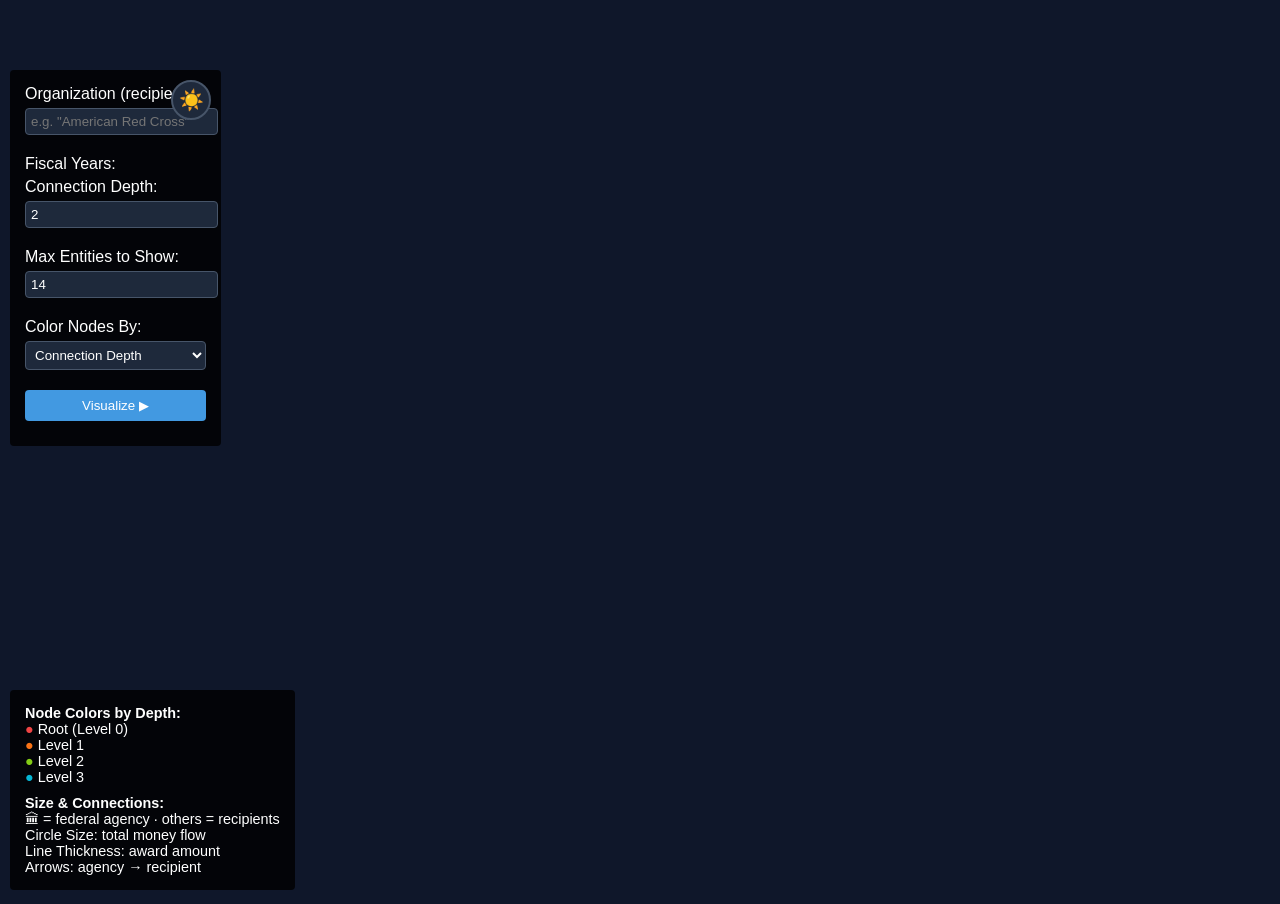
==== live.html @ 14645525 "Add live USAspending.gov data path alongside the static viz The visualization engine (network.js) is" ====
<!DOCTYPE html>
<html lang="en">

<head>
    <meta charset="UTF-8">
    <meta name="viewport" content="width=device-width, initial-scale=1.0">
    <title>Federal Money Flow — Live</title>
    <link rel="icon" href="favicon.svg" type="image/svg+xml">
    <link rel="stylesheet" href="styles.css">
</head>

<body>
    <div id="loadingOverlay" class="loading-overlay">
        <div class="loading-content">
            <div class="spinner"></div>
            <div class="loading-text">Loading…</div>
        </div>
    </div>

    <div id="controls">
        <button id="themeToggle" class="theme-toggle" title="Toggle dark/light mode">
            <span class="theme-icon"></span>
        </button>
        <div class="control-group">
            <label>Organization (recipient):</label>
            <input type="text" id="orgFilter" placeholder='e.g. "American Red Cross"' aria-label="Organization">
            <select id="matchingOrgs" size="4"></select>
        </div>
        <div id="yearFilterContainer">
            <label>Fiscal Years:</label>
            <div id="yearCheckboxes"></div>
        </div>
        <div class="control-group">
            <label>Connection Depth:</label>
            <input type="number" id="depth" value="2" min="1" max="4">
        </div>
        <div class="control-group">
            <label>Max Entities to Show:</label>
            <input type="number" id="maxOrgs" value="14">
        </div>
        <div class="control-group">
            <label>Color Nodes By:</label>
            <select id="colorScheme">
                <option value="depth">Connection Depth</option>
                <option value="revenue">Flow Volume</option>
                <option value="govtFunding">Federal Share</option>
                <option value="grantAmount">Total Awarded</option>
            </select>
        </div>
        <div class="control-group">
            <button id="goBtn" class="preset-btn" style="width:100%;padding:8px;">Visualize ▶</button>
        </div>
        <div id="stats"></div>
    </div>

    <div id="tooltip" class="tooltip"></div>

    <div class="legend">
        <div class="legend-section">
            <strong>Node Colors by Depth:</strong><br>
            <span style="color: #ef4444">●</span> Root (Level 0)<br>
            <span style="color: #f97316">●</span> Level 1<br>
            <span style="color: #84cc16">●</span> Level 2<br>
            <span style="color: #06b6d4">●</span> Level 3<br>
        </div>
        <div>
            <strong>Size &amp; Connections:</strong><br>
            🏛 = federal agency · others = recipients<br>
            Circle Size: total money flow<br>
            Line Thickness: award amount<br>
            Arrows: agency → recipient
        </div>
    </div>

    <svg id="network"></svg>

    <script src="https://d3js.org/d3.v7.min.js"></script>
    <script type="module" src="./live-main.js"></script>
</body>

</html>
---- styles.css ----
/* styles.css */
:root {
    --bg-primary: #0f172a;
    --bg-secondary: rgba(0, 0, 0, 0.8);
    --bg-input: #1e293b;
    --text-primary: white;
    --text-secondary: #94a3b8;
    --border-color: #475569;
    --button-bg: #4299e1;
    --button-hover: #3182ce;
}

body.light-mode {
    --bg-primary: #f8fafc;
    --bg-secondary: rgba(255, 255, 255, 0.95);
    --bg-input: #ffffff;
    --text-primary: #0f172a;
    --text-secondary: #64748b;
    --border-color: #cbd5e1;
    --button-bg: #3b82f6;
    --button-hover: #2563eb;
}

body {
    margin: 0;
    background: var(--bg-primary);
    color: var(--text-primary);
    font-family: sans-serif;
    transition: background-color 0.3s ease, color 0.3s ease;
}

#controls {
    position: fixed;
    top: 70px;
    left: 10px;
    background: var(--bg-secondary);
    padding: 15px;
    border-radius: 4px;
    z-index: 1000;
    max-width: 300px;
    transition: background-color 0.3s ease;
}

.control-group {
    margin-bottom: 10px;
}

label {
    display: block;
    margin-bottom: 5px;
}

input[type="number"],
input[type="text"] {
    width: 100%;
    padding: 5px;
    margin-bottom: 10px;
    background: var(--bg-input);
    color: var(--text-primary);
    border: 1px solid var(--border-color);
    border-radius: 4px;
    transition: background-color 0.3s ease, color 0.3s ease;
}

select {
    width: 100%;
    padding: 5px;
    margin-bottom: 10px;
    background: var(--bg-input);
    color: var(--text-primary);
    border: 1px solid var(--border-color);
    border-radius: 4px;
    transition: background-color 0.3s ease, color 0.3s ease;
}

button {
    background: var(--button-bg);
    color: white;
    border: none;
    padding: 5px 10px;
    border-radius: 4px;
    cursor: pointer;
    width: 100%;
    transition: background-color 0.2s ease;
}

button:hover {
    background: var(--button-hover);
}

#stats {
    margin-top: 10px;
    font-size: 0.9em;
}

.legend {
    position: fixed;
    bottom: 10px;
    left: 10px;
    background: var(--bg-secondary);
    padding: 15px;
    border-radius: 4px;
    font-size: 0.9em;
    transition: background-color 0.3s ease;
}

.theme-toggle {
    position: absolute;
    top: 10px;
    right: 10px;
    width: 40px;
    height: 40px;
    border-radius: 50%;
    background: var(--bg-input);
    border: 2px solid var(--border-color);
    cursor: pointer;
    display: flex;
    align-items: center;
    justify-content: center;
    font-size: 20px;
    transition: all 0.3s ease;
    padding: 0;
}

.theme-toggle:hover {
    transform: rotate(20deg);
    background: var(--border-color);
}

.theme-icon {
    transition: transform 0.3s ease;
}

body.light-mode .theme-icon::before {
    content: '🌙';
}

body:not(.light-mode) .theme-icon::before {
    content: '☀️';
}

.theme-toggle .theme-icon {
    font-style: normal;
}

input:invalid {
    border-color: #ef4444;
    animation: shake 0.5s;
}

.tooltip {
    position: absolute;
    padding: 8px;
    background: rgba(0, 0, 0, 0.8);
    color: white;
    border-radius: 4px;
    pointer-events: none;
    opacity: 0;
    transition: opacity 0.2s;
    z-index: 1000;
    font-size: 12px;
    max-width: 300px;
}

.tooltip.visible {
    opacity: 1;
}

@keyframes shake {
    0%,
    100% {
        transform: translateX(0);
    }
    25% {
        transform: translateX(-5px);
    }
    75% {
        transform: translateX(5px);
    }
}

.slider-container {
    position: relative;
    padding: 10px 0;
}

.grant-slider {
    width: 100%;
    background: #1e293b;
    -webkit-appearance: none;
    height: 8px;
    border-radius: 4px;
    outline: none;
}

.grant-slider::-webkit-slider-thumb {
    -webkit-appearance: none;
    appearance: none;
    width: 16px;
    height: 16px;
    border-radius: 50%;
    background: #4299e1;
    cursor: pointer;
}

.grant-slider::-moz-range-thumb {
    width: 16px;
    height: 16px;
    border-radius: 50%;
    background: #4299e1;
    cursor: pointer;
    border: none;
}

.slider-value {
    color: white;
    margin-top: 8px;
    font-size: 0.9em;
}

.amount-input-container {
    display: flex;
    align-items: center;
    gap: 10px;
    margin-top: 8px;
}

.amount-input {
    width: 120px;
    padding: 4px;
    background: #1e293b;
    color: white;
    border: 1px solid #475569;
    border-radius: 4px;
}

.export-button, .zoom-fit-button {
    background: #4299e1;
    color: white;
    border: none;
    padding: 8px 16px;
    border-radius: 4px;
    cursor: pointer;
    margin-top: 10px;
    width: 100%;
    font-size: 14px;
    transition: background-color 0.2s ease;
}

.export-button:hover, .zoom-fit-button:hover {
    background: #3182ce;
}

.export-button:active, .zoom-fit-button:active {
    background: #2c5282;
}

.zoom-fit-button {
    background: #10b981;
}

.zoom-fit-button:hover {
    background: #059669;
}

.zoom-fit-button:active {
    background: #047857;
}

/* Loading notifier */
.loading-overlay {
    position: fixed;
    top: 0;
    left: 0;
    width: 100%;
    height: 100%;
    background: rgba(0, 0, 0, 0.8);
    display: none;
    justify-content: center;
    align-items: center;
    z-index: 2000;
}

.loading-overlay.active {
    display: flex;
}

.loading-content {
    display: flex;
    flex-direction: column;
    align-items: center;
    gap: 20px;
}

.loading-text {
    color: white;
    font-size: 18px;
    font-weight: 500;
}

.spinner {
    border: 4px solid rgba(255, 255, 255, 0.3);
    border-top: 4px solid #4299e1;
    border-radius: 50%;
    width: 50px;
    height: 50px;
    animation: spin 0.8s linear infinite;
}

@keyframes spin {
    0% { transform: rotate(0deg); }
    100% { transform: rotate(360deg); }
}

.search-loading {
    border-color: #4299e1;
    opacity: 0.7;
    transition: border-color 0.2s ease, opacity 0.2s ease;
}

#citation {
    position: fixed;
    top: 10px;
    left: 50%;
    transform: translateX(-50%);
    background: rgba(0, 0, 0, 0.8);
    padding: 10px;
    border-radius: 4px;
    z-index: 1000;
}

#matchingOrgs {
    display: none; /* Default state */
}

.legend-section {
    margin-bottom: 10px;
}

#network {
    width: 100vw;
    height: 100vh;
    background: var(--bg-primary);
    transition: background-color 0.3s ease;
}

.preset-buttons {
    margin-top: 15px;
    margin-bottom: 15px;
}

.preset-buttons h4 {
    margin-bottom: 8px;
    font-size: 14px;
    font-weight: 600;
}

.preset-buttons-container {
    display: flex;
    flex-wrap: wrap;
    gap: 6px;
}

.preset-button {
    background: #1e293b;
    color: white;
    border: 1px solid #475569;
    padding: 6px 10px;
    border-radius: 4px;
    cursor: pointer;
    font-size: 12px;
    transition: background-color 0.2s;
    flex: 1 0 auto;
    text-align: center;
    min-width: 100px;
}

.preset-button:hover {
    background: #334155;
    border-color: #94a3b8;
}
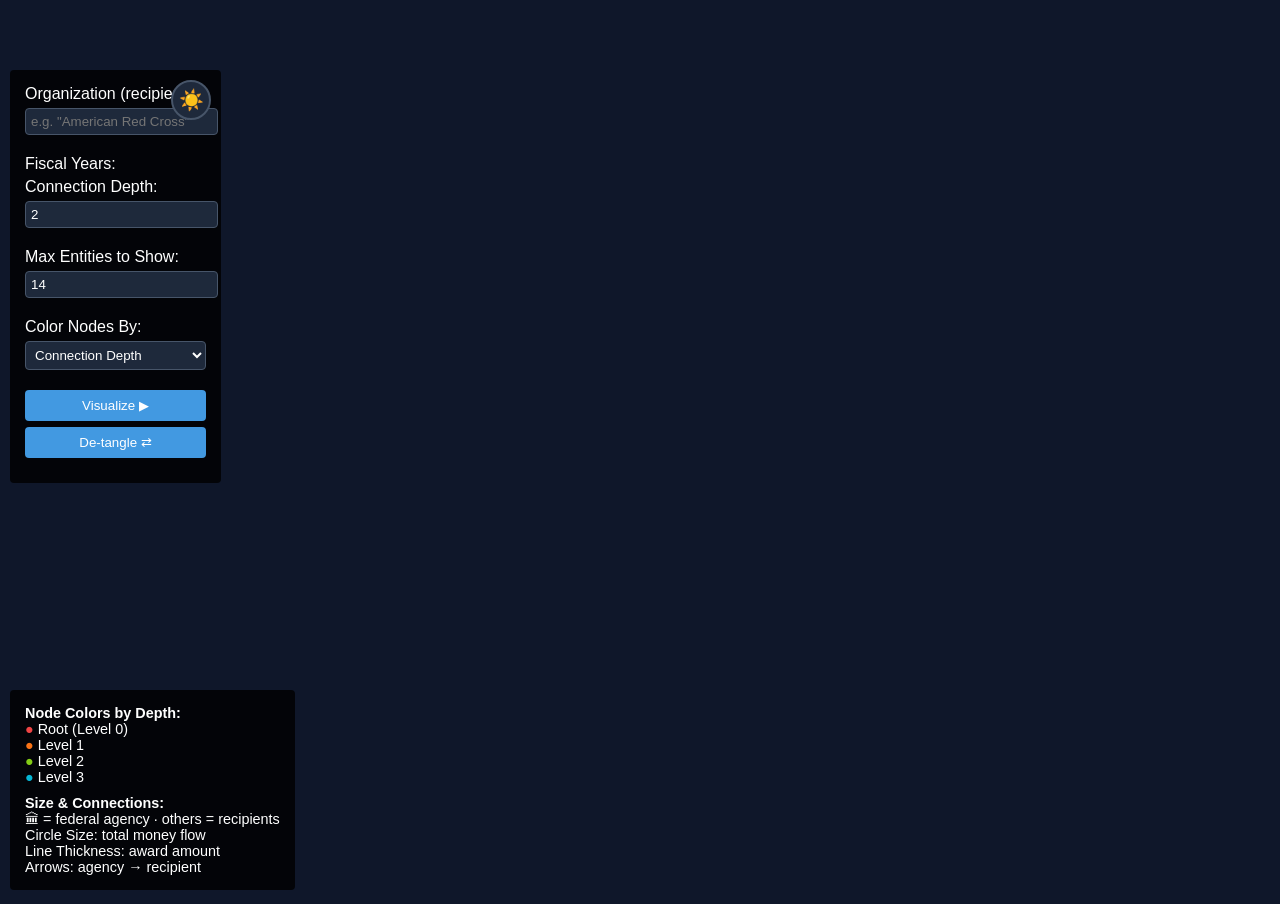
==== commit d2478d1a: "Add De-tangle (left→right layered-by-depth) layout + readable arrowheads Arrowheads: the previous fi" ====
--- a/live.html
+++ b/live.html
@@ -49,6 +49,7 @@
         </div>
         <div class="control-group">
             <button id="goBtn" class="preset-btn" style="width:100%;padding:8px;">Visualize ▶</button>
+            <button id="layoutBtn" class="preset-btn" style="width:100%;padding:8px;margin-top:6px;" disabled>De-tangle ⇄</button>
         </div>
         <div id="stats"></div>
     </div>
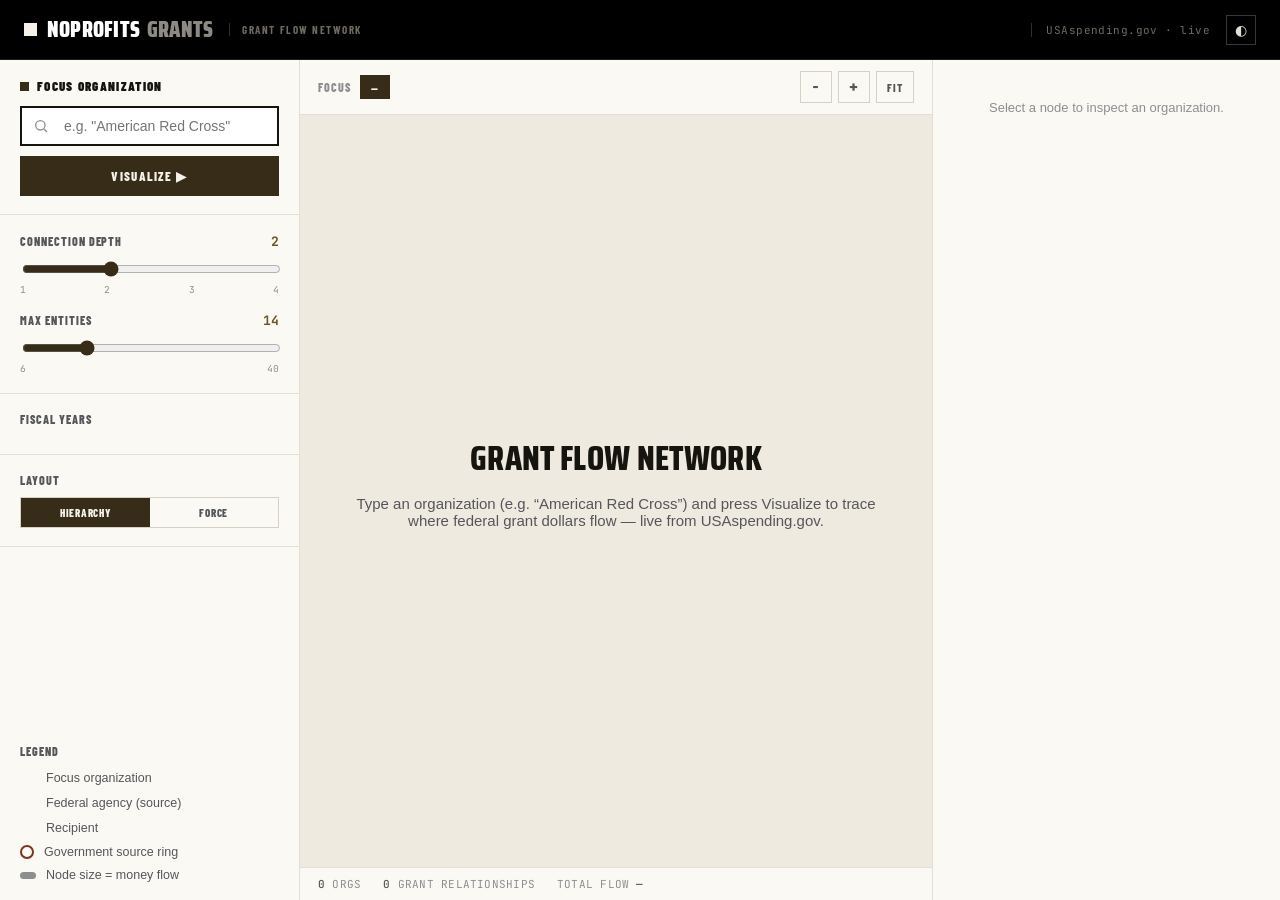
==== commit 10d7e381: "Restyle live tool to the NoProfits "ember-on-bone" design system Adopts the shared design system (sa" ====
--- a/live.html
+++ b/live.html
@@ -1,79 +1,125 @@
 <!DOCTYPE html>
-<html lang="en">
+<html lang="en" data-theme="light">
 
 <head>
     <meta charset="UTF-8">
     <meta name="viewport" content="width=device-width, initial-scale=1.0">
-    <title>Federal Money Flow — Live</title>
+    <title>NoProfits Grants — Grant Flow Network</title>
     <link rel="icon" href="favicon.svg" type="image/svg+xml">
-    <link rel="stylesheet" href="styles.css">
+    <link rel="preconnect" href="https://fonts.googleapis.com">
+    <link rel="preconnect" href="https://fonts.gstatic.com" crossorigin>
+    <link href="https://fonts.googleapis.com/css2?family=Saira+Condensed:wght@600;700;800;900&family=Barlow+Condensed:wght@600;700;800;900&family=JetBrains+Mono:wght@400;500;700&display=swap" rel="stylesheet">
+    <link rel="stylesheet" href="live.css">
 </head>
 
 <body>
-    <div id="loadingOverlay" class="loading-overlay">
-        <div class="loading-content">
-            <div class="spinner"></div>
-            <div class="loading-text">Loading…</div>
+    <!-- MASTHEAD -->
+    <header class="masthead">
+        <div class="brand">
+            <span class="glyph"></span>
+            <span class="word">NoProfits<span class="sub">Grants</span></span>
+            <span class="tag">Grant Flow Network</span>
         </div>
+        <div class="mast-right">
+            <div class="impact" id="impactPill" style="visibility:hidden;">
+                <span class="dot"></span>
+                <span class="k">Taxpayer impact</span>
+                <span class="v" id="impactTotal">—</span>
+            </div>
+            <span class="src">USAspending.gov · live</span>
+            <button class="theme-btn" id="themeToggle" title="Toggle light / dark">◐</button>
+        </div>
+    </header>
+
+    <!-- WORKSPACE -->
+    <div class="workspace">
+
+        <!-- CONTROL RAIL -->
+        <aside class="rail">
+            <div class="section">
+                <div class="hdr"><span class="sq"></span><span class="t">Focus Organization</span></div>
+                <div class="searchbox">
+                    <span class="ic">
+                        <svg width="16" height="16" viewBox="0 0 24 24" fill="none" stroke="currentColor" stroke-width="2"><circle cx="11" cy="11" r="7"></circle><line x1="21" y1="21" x2="16.5" y2="16.5"></line></svg>
+                    </span>
+                    <input id="orgFilter" placeholder='e.g. "American Red Cross"' aria-label="Focus organization">
+                </div>
+                <ul class="match-list" id="matchList" hidden></ul>
+                <button class="btn-accent" id="goBtn" style="margin-top:10px;">Visualize ▶</button>
+            </div>
+
+            <div class="section">
+                <div class="row-between">
+                    <span class="lbl">Connection depth</span>
+                    <span class="val" id="depthVal">2</span>
+                </div>
+                <input type="range" id="depth" min="1" max="4" value="2">
+                <div class="range-ends"><span>1</span><span>2</span><span>3</span><span>4</span></div>
+                <div class="row-between" style="margin-top:16px;">
+                    <span class="lbl">Max entities</span>
+                    <span class="val" id="maxOrgsVal">14</span>
+                </div>
+                <input type="range" id="maxOrgs" min="6" max="40" value="14" step="1">
+                <div class="range-ends"><span>6</span><span>40</span></div>
+            </div>
+
+            <div class="section">
+                <div class="lbl" style="margin-bottom:10px;">Fiscal Years</div>
+                <div class="years" id="yearCheckboxes"></div>
+            </div>
+
+            <div class="section">
+                <div class="lbl" style="margin-bottom:10px;">Layout</div>
+                <div class="seg" id="layoutSeg">
+                    <button data-mode="hierarchy" class="on">Hierarchy</button>
+                    <button data-mode="force">Force</button>
+                </div>
+            </div>
+
+            <div class="section" style="margin-top:auto; border-bottom:none;">
+                <div class="lbl" style="margin-bottom:12px;">Legend</div>
+                <div class="legend">
+                    <div class="item"><span class="swatch" id="legFocus"></span>Focus organization</div>
+                    <div class="item"><span class="swatch" id="legGovt"></span>Federal agency (source)</div>
+                    <div class="item"><span class="swatch" id="legGrantee"></span>Recipient</div>
+                    <div class="item"><span class="ringsw"></span>Government source ring</div>
+                    <div class="item"><span style="width:16px;height:7px;border-radius:4px;background:var(--fg-faint);"></span>Node size = money flow</div>
+                </div>
+            </div>
+        </aside>
+
+        <!-- CANVAS -->
+        <section class="canvas">
+            <div class="toolbar">
+                <div style="display:flex; align-items:center; gap:9px;">
+                    <span class="lbl" style="color:var(--fg-faint);">Focus</span>
+                    <span class="focus-chip" id="focusChip">—</span>
+                </div>
+                <div class="tool-btns">
+                    <button class="tb mono" id="zoomOut">−</button>
+                    <button class="tb mono" id="zoomIn">+</button>
+                    <button class="tb" id="fitBtn">Fit</button>
+                </div>
+            </div>
+            <svg id="network"></svg>
+            <div class="canvas-hint" id="canvasHint">
+                <h1>Grant Flow Network</h1>
+                <p>Type an organization (e.g. “American Red Cross”) and press Visualize to trace where federal grant dollars flow — live from USAspending.gov.</p>
+            </div>
+            <div class="statusbar">
+                <span><b id="stOrgs">0</b> ORGS</span>
+                <span><b id="stFlows">0</b> GRANT RELATIONSHIPS</span>
+                <span>TOTAL FLOW <b id="stTotal">—</b></span>
+                <span class="impact-count" id="stImpact"></span>
+            </div>
+        </section>
+
+        <!-- INSPECTOR -->
+        <aside class="inspector" id="inspector">
+            <div class="insp-empty">Select a node to inspect an organization.</div>
+        </aside>
+
     </div>
-
-    <div id="controls">
-        <button id="themeToggle" class="theme-toggle" title="Toggle dark/light mode">
-            <span class="theme-icon"></span>
-        </button>
-        <div class="control-group">
-            <label>Organization (recipient):</label>
-            <input type="text" id="orgFilter" placeholder='e.g. "American Red Cross"' aria-label="Organization">
-            <select id="matchingOrgs" size="4"></select>
-        </div>
-        <div id="yearFilterContainer">
-            <label>Fiscal Years:</label>
-            <div id="yearCheckboxes"></div>
-        </div>
-        <div class="control-group">
-            <label>Connection Depth:</label>
-            <input type="number" id="depth" value="2" min="1" max="4">
-        </div>
-        <div class="control-group">
-            <label>Max Entities to Show:</label>
-            <input type="number" id="maxOrgs" value="14">
-        </div>
-        <div class="control-group">
-            <label>Color Nodes By:</label>
-            <select id="colorScheme">
-                <option value="depth">Connection Depth</option>
-                <option value="revenue">Flow Volume</option>
-                <option value="govtFunding">Federal Share</option>
-                <option value="grantAmount">Total Awarded</option>
-            </select>
-        </div>
-        <div class="control-group">
-            <button id="goBtn" class="preset-btn" style="width:100%;padding:8px;">Visualize ▶</button>
-            <button id="layoutBtn" class="preset-btn" style="width:100%;padding:8px;margin-top:6px;" disabled>De-tangle ⇄</button>
-        </div>
-        <div id="stats"></div>
-    </div>
-
-    <div id="tooltip" class="tooltip"></div>
-
-    <div class="legend">
-        <div class="legend-section">
-            <strong>Node Colors by Depth:</strong><br>
-            <span style="color: #ef4444">●</span> Root (Level 0)<br>
-            <span style="color: #f97316">●</span> Level 1<br>
-            <span style="color: #84cc16">●</span> Level 2<br>
-            <span style="color: #06b6d4">●</span> Level 3<br>
-        </div>
-        <div>
-            <strong>Size &amp; Connections:</strong><br>
-            🏛 = federal agency · others = recipients<br>
-            Circle Size: total money flow<br>
-            Line Thickness: award amount<br>
-            Arrows: agency → recipient
-        </div>
-    </div>
-
-    <svg id="network"></svg>
 
     <script src="https://d3js.org/d3.v7.min.js"></script>
     <script type="module" src="./live-main.js"></script>
--- a/live.css
+++ b/live.css
@@ -0,0 +1,164 @@
+/* NoProfits "ember-on-bone" design system — live grants tool.
+   Tokens + chrome lifted from the design handoff (shared with blog/search). */
+
+* { box-sizing: border-box; }
+html, body { margin: 0; padding: 0; height: 100%; }
+
+:root {
+  --bg:#FFFFFF; --bg-soft:#F6F2EA; --bg-soft2:#F1EBDF; --panel:#FBF9F4; --canvas:#EFEADF;
+  --fg:#16140F; --fg-soft:#54565A; --fg-faint:#8C8E90;
+  --line:#E4DFD5; --line2:#D7D1C5; --rule:#16140F;
+  --accent:#362C17; --accent-text:#6A5526; --chip-bg:#EFE9DD;
+  --alert:#7A3320; --alert-bg:#F3E4DC;
+}
+[data-theme="dark"] {
+  --bg:#141310; --bg-soft:#1C1A14; --bg-soft2:#211E17; --panel:#1A1813; --canvas:#100F0C;
+  --fg:#F1EDE3; --fg-soft:#A8A69C; --fg-faint:#76746B;
+  --line:#2E2A22; --line2:#3A352B; --rule:#5A5446;
+  --accent:#C9B48A; --accent-text:#CBB78E; --chip-bg:#2A261D;
+  --alert:#C98A6E; --alert-bg:#2C1D17;
+}
+
+body {
+  font-family: 'Helvetica Neue', Arial, sans-serif;
+  background: var(--bg); color: var(--fg);
+  display: flex; flex-direction: column; height: 100vh; overflow: hidden;
+}
+* { transition: background-color .28s ease, border-color .28s ease, color .18s ease; }
+a { text-decoration: none; color: inherit; }
+input[type=range] { accent-color: var(--accent); width: 100%; }
+::selection { background: #362C17; color: #F6F2EA; }
+
+/* font helpers */
+.cond  { font-family: 'Barlow Condensed', sans-serif; text-transform: uppercase; }
+.disp  { font-family: 'Saira Condensed', sans-serif; text-transform: uppercase; }
+.mono  { font-family: 'JetBrains Mono', monospace; }
+.lbl   { font-family:'Barlow Condensed',sans-serif; font-weight:800; text-transform:uppercase;
+         font-size:12px; letter-spacing:0.08em; color:var(--fg-soft); }
+
+/* ---------- masthead ---------- */
+header.masthead {
+  flex-shrink:0; background:#000; height:60px; display:flex; align-items:center;
+  justify-content:space-between; padding:0 24px; border-bottom:1px solid rgba(255,255,255,.10);
+}
+.brand { display:flex; align-items:center; gap:10px; }
+.brand .glyph { width:13px; height:13px; background:#F6F2EA; display:inline-block; }
+.brand .word { font-family:'Saira Condensed',sans-serif; font-weight:900; text-transform:uppercase;
+  font-size:22px; letter-spacing:.01em; color:#fff; line-height:1; }
+.brand .word .sub { color:#8C8A82; margin-left:7px; }
+.brand .tag { font-family:'Barlow Condensed',sans-serif; font-weight:700; text-transform:uppercase;
+  font-size:11px; letter-spacing:.14em; color:#6E6A60; border-left:1px solid rgba(255,255,255,.18);
+  padding-left:12px; margin-left:6px; }
+.mast-right { display:flex; align-items:center; gap:16px; }
+.impact { display:flex; align-items:center; gap:8px; background:rgba(122,51,32,.18);
+  border:1px solid rgba(201,138,110,.4); padding:6px 12px; }
+.impact .dot { width:8px; height:8px; background:#C98A6E; display:inline-block; }
+.impact .k { font-family:'Barlow Condensed',sans-serif; font-weight:800; text-transform:uppercase;
+  font-size:11px; letter-spacing:.10em; color:#E4B9A6; }
+.impact .v { font-family:'JetBrains Mono',monospace; font-weight:700; font-size:12px; color:#fff; }
+.src { font-family:'JetBrains Mono',monospace; font-size:11px; color:#6E6A60; letter-spacing:.04em;
+  border-left:1px solid rgba(255,255,255,.18); padding-left:14px; }
+.theme-btn { width:30px; height:30px; border:1px solid rgba(255,255,255,.22); background:transparent;
+  color:#E4DFD5; cursor:pointer; font-size:14px; display:flex; align-items:center; justify-content:center; }
+
+/* ---------- workspace ---------- */
+.workspace { flex:1; display:grid; grid-template-columns:300px 1fr 348px; min-height:0; }
+aside.rail  { background:var(--panel); border-right:1px solid var(--line); overflow-y:auto; display:flex; flex-direction:column; }
+aside.inspector { background:var(--panel); border-left:1px solid var(--line); overflow-y:auto; }
+.section { padding:18px 20px; border-bottom:1px solid var(--line); }
+.section .hdr { display:flex; align-items:center; gap:8px; margin-bottom:12px; }
+.section .hdr .sq { width:9px; height:9px; background:var(--accent); display:inline-block; }
+.section .hdr .t { font-family:'Barlow Condensed',sans-serif; font-weight:900; text-transform:uppercase;
+  font-size:13px; letter-spacing:.10em; color:var(--fg); }
+
+.searchbox { display:flex; border:2px solid var(--rule); background:var(--bg); }
+.searchbox .ic { display:flex; align-items:center; padding:0 11px; color:var(--fg-faint); }
+.searchbox input { flex:1; border:none; outline:none; background:transparent; color:var(--fg);
+  font-size:14px; padding:10px 4px; min-width:0; }
+.match-list { list-style:none; margin:8px 0 0; padding:0; border:1px solid var(--line2); max-height:140px; overflow-y:auto; }
+.match-list li { padding:7px 10px; font-size:12.5px; color:var(--fg); cursor:pointer; border-bottom:1px solid var(--line); }
+.match-list li:last-child { border-bottom:none; }
+.match-list li:hover, .match-list li.active { background:var(--chip-bg); }
+.ein { font-family:'JetBrains Mono',monospace; font-size:11px; color:var(--fg-faint); margin-top:7px; }
+
+.row-between { display:flex; justify-content:space-between; align-items:baseline; margin-bottom:9px; }
+.val { font-family:'JetBrains Mono',monospace; font-weight:700; font-size:13px; color:var(--accent-text); }
+.range-ends { display:flex; justify-content:space-between; font-family:'JetBrains Mono',monospace;
+  font-size:9.5px; color:var(--fg-faint); margin-top:2px; }
+.years { display:flex; flex-wrap:wrap; gap:6px 12px; }
+.years label { font-size:12.5px; color:var(--fg); display:flex; align-items:center; gap:5px; }
+
+.seg { display:flex; border:1px solid var(--line2); }
+.seg button { flex:1; text-align:center; font-family:'Barlow Condensed',sans-serif; font-weight:800;
+  text-transform:uppercase; font-size:11px; letter-spacing:.07em; padding:8px 0; cursor:pointer;
+  background:transparent; color:var(--fg-soft); border:none; }
+.seg button.on { background:var(--accent); color:#F6F2EA; }
+
+.btn-accent { width:100%; display:flex; align-items:center; justify-content:center; gap:8px;
+  background:var(--accent); color:#F6F2EA; font-family:'Barlow Condensed',sans-serif; font-weight:800;
+  text-transform:uppercase; font-size:13px; letter-spacing:.10em; padding:12px; cursor:pointer; border:none; }
+.btn-accent:disabled { opacity:.45; cursor:default; }
+.btn-ghost { width:100%; display:flex; align-items:center; justify-content:center; gap:8px;
+  background:var(--bg); border:1.5px solid var(--rule); color:var(--fg); font-family:'Barlow Condensed',sans-serif;
+  font-weight:800; text-transform:uppercase; font-size:12.5px; letter-spacing:.10em; padding:10px; cursor:pointer; }
+.btn-ghost:disabled { opacity:.4; cursor:default; }
+
+.legend { display:flex; flex-direction:column; gap:9px; }
+.legend .item { display:flex; align-items:center; gap:10px; font-size:12.5px; color:var(--fg-soft); }
+.legend .swatch { width:16px; height:16px; border-radius:50%; flex-shrink:0; }
+.legend .ringsw { width:14px; height:14px; border-radius:50%; border:2.5px solid var(--alert); flex-shrink:0; }
+
+/* ---------- canvas ---------- */
+section.canvas { background:var(--canvas); display:flex; flex-direction:column; min-width:0; position:relative; }
+.toolbar { flex-shrink:0; display:flex; align-items:center; justify-content:space-between; gap:12px;
+  padding:11px 18px; border-bottom:1px solid var(--line); background:var(--panel); }
+.toolbar .focus-chip { font-family:'Barlow Condensed',sans-serif; font-weight:800; text-transform:uppercase;
+  font-size:11.5px; letter-spacing:.06em; color:#F6F2EA; background:var(--accent); padding:5px 11px; }
+.tool-btns { display:flex; align-items:center; gap:6px; }
+.tool-btns .tb { height:32px; min-width:32px; border:1px solid var(--line2); display:flex; align-items:center;
+  justify-content:center; padding:0 10px; color:var(--fg-soft); cursor:pointer; background:transparent;
+  font-family:'Barlow Condensed',sans-serif; font-weight:800; text-transform:uppercase; font-size:11px; letter-spacing:.08em; }
+.tool-btns .tb.mono { font-family:'JetBrains Mono',monospace; font-size:15px; }
+#network { flex:1; min-height:0; width:100%; display:block; }
+.statusbar { flex-shrink:0; display:flex; align-items:center; gap:22px; padding:9px 18px;
+  border-top:1px solid var(--line); background:var(--panel); font-family:'JetBrains Mono',monospace;
+  font-size:11px; color:var(--fg-faint); letter-spacing:.02em; }
+.statusbar b { color:var(--fg-soft); font-weight:500; }
+.statusbar .impact-count { margin-left:auto; color:var(--alert); }
+
+.canvas-hint { position:absolute; inset:0; display:flex; flex-direction:column; align-items:center;
+  justify-content:center; text-align:center; gap:10px; pointer-events:none; padding:0 40px; }
+.canvas-hint h1 { font-family:'Saira Condensed',sans-serif; font-weight:800; text-transform:uppercase;
+  font-size:34px; letter-spacing:.01em; color:var(--fg); margin:0; }
+.canvas-hint p { font-size:15px; color:var(--fg-soft); margin:0; max-width:520px; }
+
+/* ---------- inspector ---------- */
+.insp-head { padding:22px 22px 18px; border-bottom:1px solid var(--line); }
+.role-chip { font-family:'Barlow Condensed',sans-serif; font-weight:800; text-transform:uppercase;
+  font-size:10.5px; letter-spacing:.10em; color:var(--accent-text); background:var(--chip-bg);
+  padding:4px 9px; display:inline-block; margin-bottom:11px; }
+.insp-name { font-family:'Saira Condensed',sans-serif; font-weight:800; font-size:27px; line-height:1.04;
+  letter-spacing:.005em; color:var(--fg); margin:0; text-transform:uppercase; }
+.insp-sub { font-family:'JetBrains Mono',monospace; font-size:11.5px; color:var(--fg-faint); margin-top:8px; word-break:break-all; }
+.alert-box { margin:18px 22px 0; background:var(--alert-bg); border-left:3px solid var(--alert); padding:13px 15px; }
+.alert-box .ah { display:flex; align-items:center; gap:8px; margin-bottom:5px; }
+.alert-box .ah .sq { width:8px; height:8px; background:var(--alert); display:inline-block; }
+.alert-box .ah .t { font-family:'Barlow Condensed',sans-serif; font-weight:900; text-transform:uppercase;
+  font-size:11.5px; letter-spacing:.08em; color:var(--alert); }
+.alert-box .body { font-size:12.5px; line-height:1.5; color:var(--fg-soft); }
+.stats { padding:14px 22px 4px; }
+.stat { display:flex; justify-content:space-between; padding:11px 0; border-bottom:1px solid var(--line); }
+.stat:last-child { border-bottom:none; }
+.stat .k { font-size:13px; color:var(--fg-soft); }
+.stat .k .field { font-family:'JetBrains Mono',monospace; font-size:10px; color:var(--fg-faint); }
+.stat .v { font-family:'JetBrains Mono',monospace; font-weight:500; font-size:14px; color:var(--fg); }
+.flow-group { padding:14px 22px 4px; }
+.flow-group .gh { display:flex; align-items:center; gap:8px; margin-bottom:8px; }
+.flow-group .gh .t { font-family:'Barlow Condensed',sans-serif; font-weight:900; text-transform:uppercase;
+  font-size:12px; letter-spacing:.08em; color:var(--fg); }
+.flow-row { display:flex; justify-content:space-between; align-items:center; gap:10px; padding:8px 0; border-bottom:1px solid var(--line); }
+.flow-row .n { font-size:13px; color:var(--fg); cursor:pointer; display:flex; align-items:center; gap:7px; }
+.flow-row .n .dot { width:7px; height:7px; border-radius:50%; flex-shrink:0; }
+.flow-row .a { font-family:'JetBrains Mono',monospace; font-size:13px; color:var(--fg); white-space:nowrap; }
+.insp-actions { padding:16px 22px 26px; display:flex; flex-direction:column; gap:9px; }
+.insp-empty { padding:40px 22px; color:var(--fg-faint); font-size:13px; text-align:center; }
